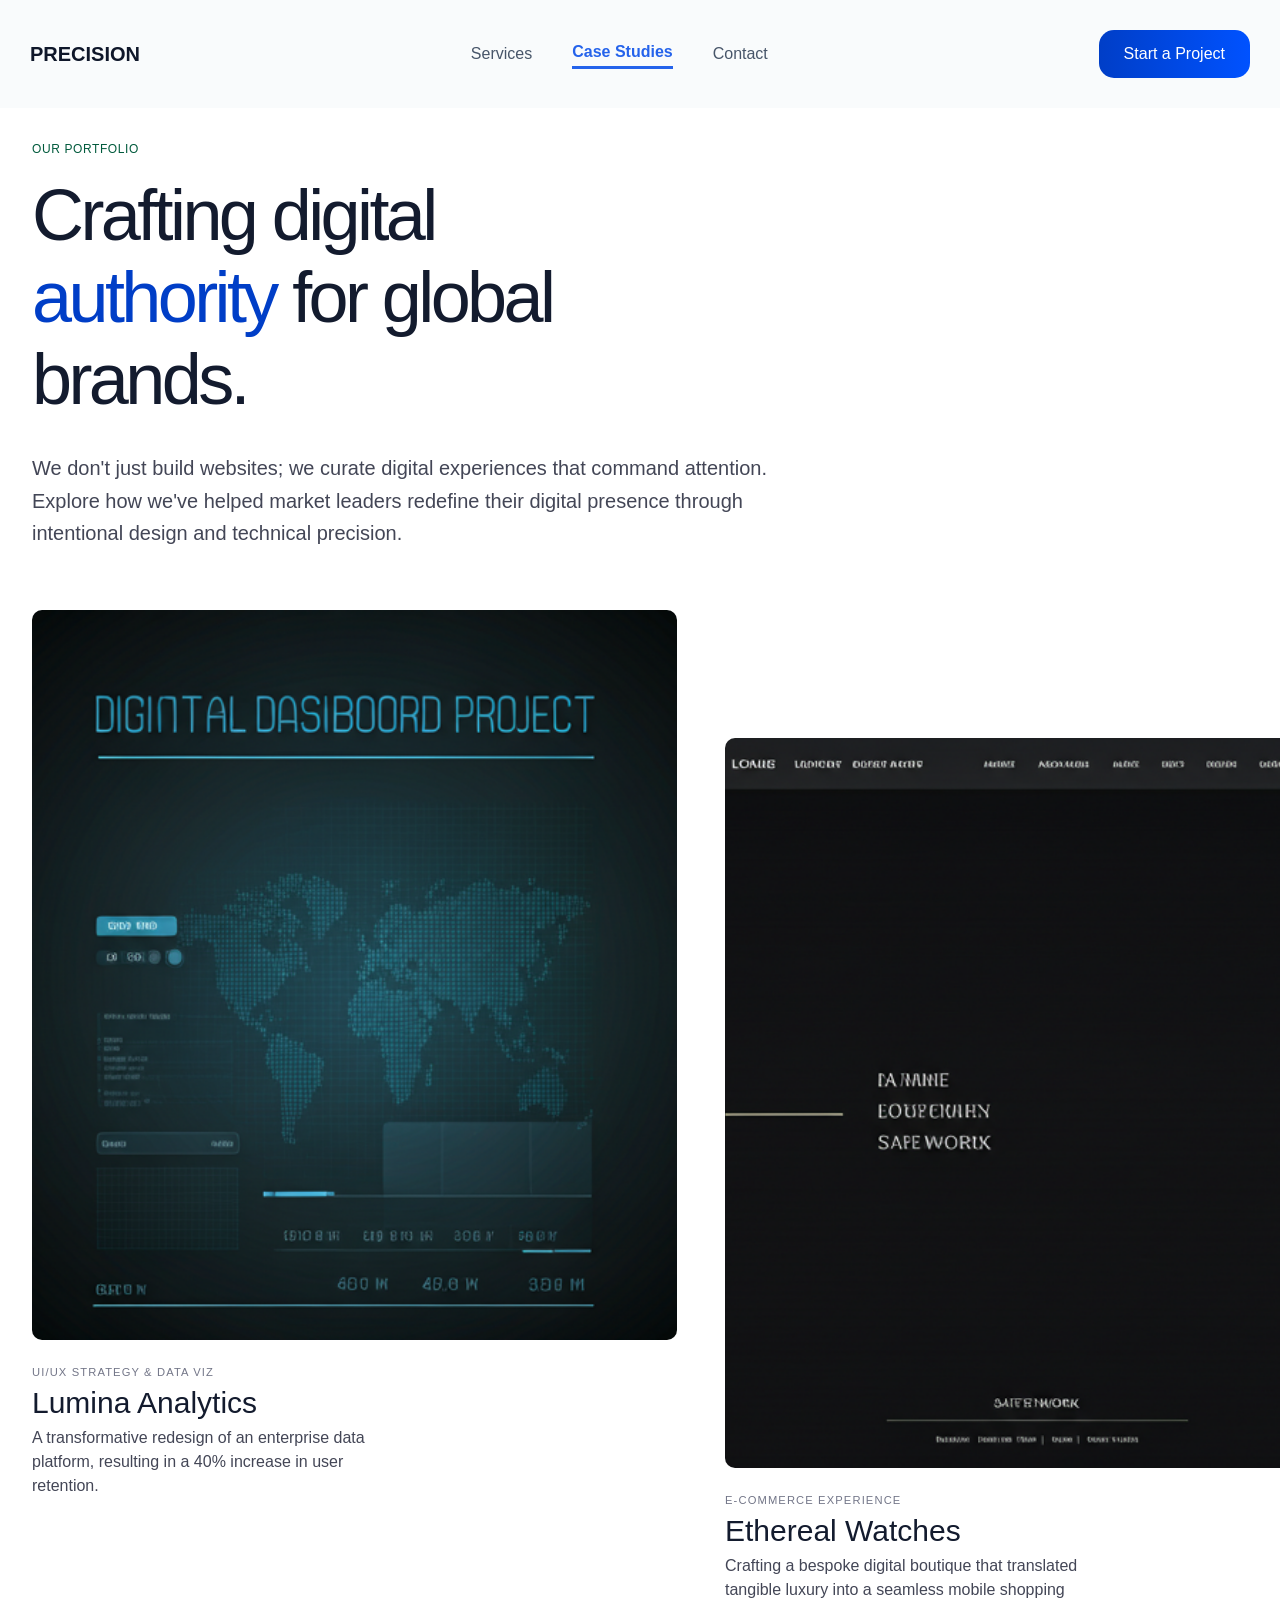
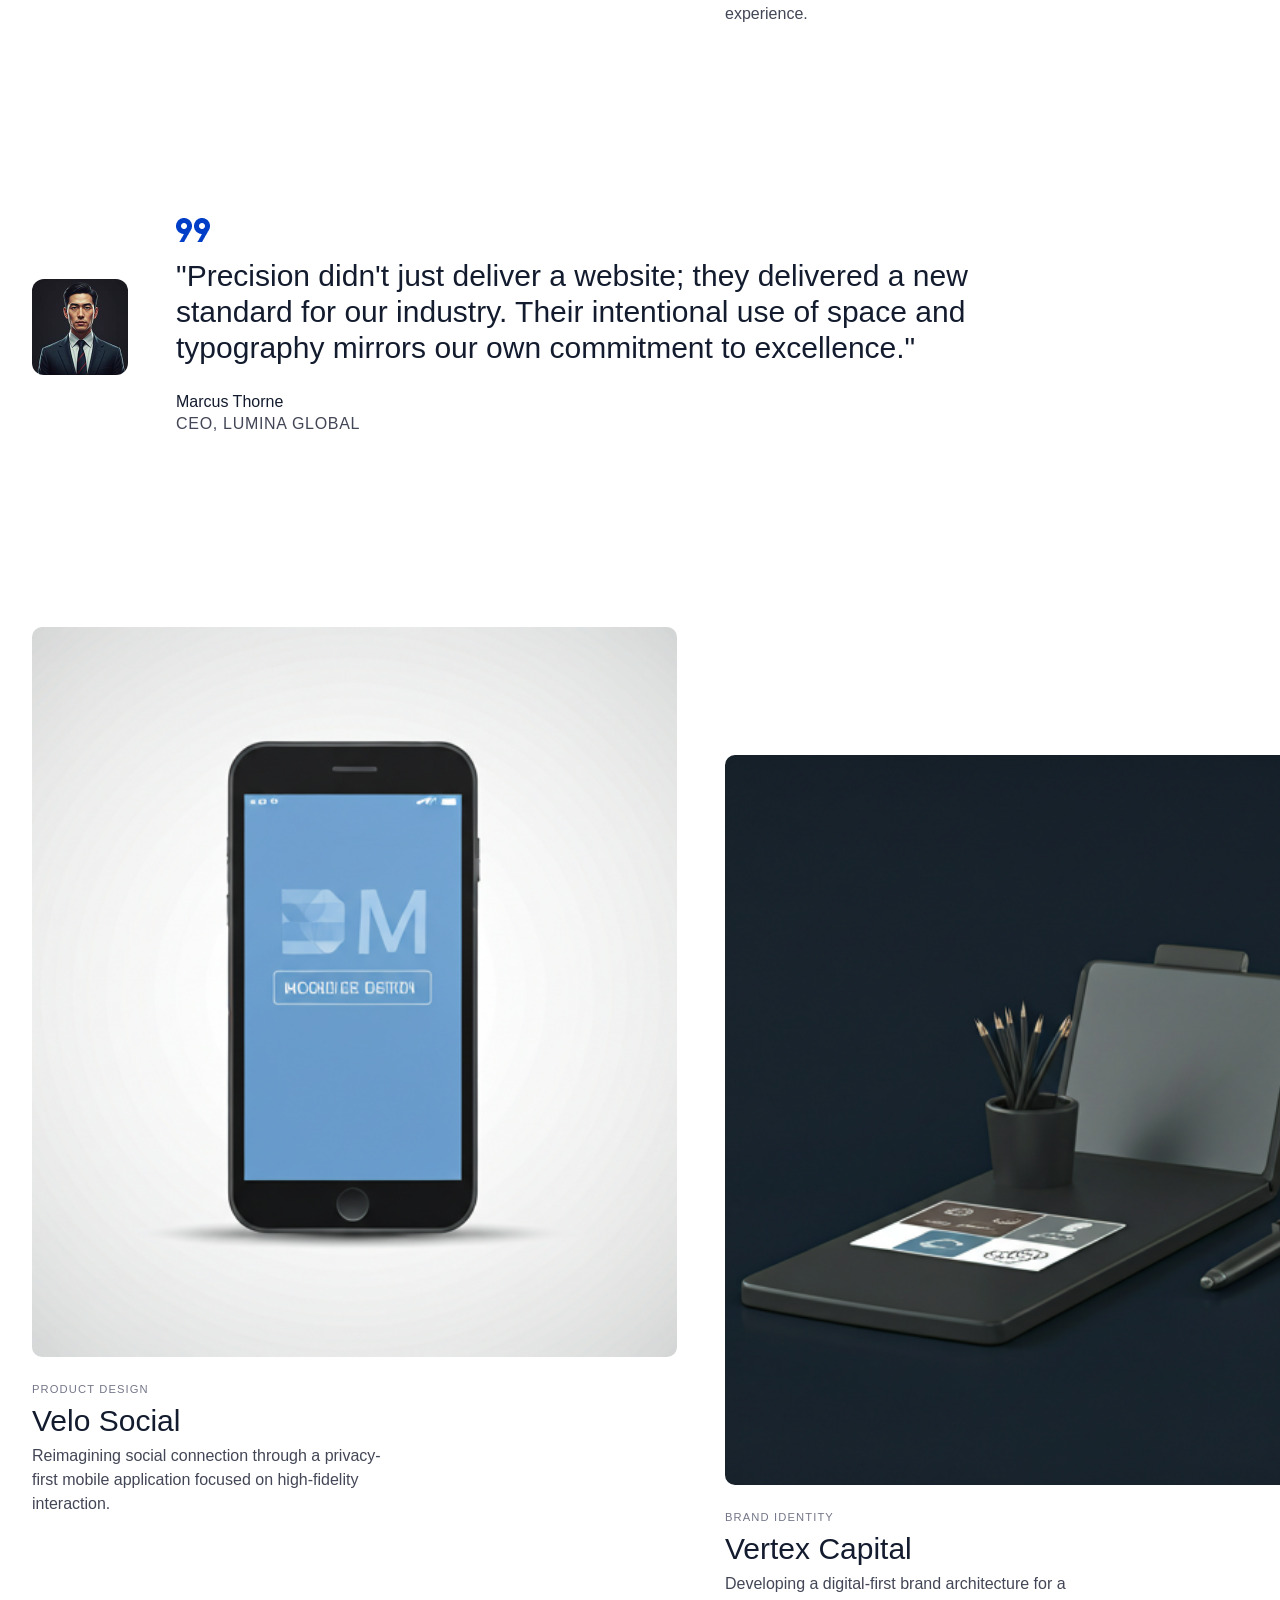
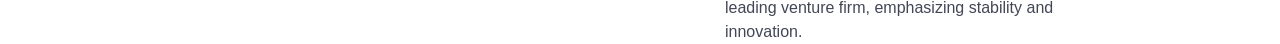
==== case-studies.html @ 39ce2960 "Add case studies assets, update styles, and ignore macOS metadata" ====
<!DOCTYPE html>
<html lang="en">

<head>
    <meta charset="UTF-8">
    <meta name="viewport" content="width=device-width, initial-scale=1.0">
    <link rel="stylesheet" href="case-studies.css">
    <link rel="stylesheet" href="https://fonts.google.com/share?selection.family=Manrope:wght@200..800">
    <link rel="stylesheet"
        href="https://fonts.google.com/share?selection.family=Inter:ital,opsz,wght@0,14..32,100..900;1,14..32,100..900|Manrope:wght@200..800">
    <title>Case Studies</title>
</head>

<body>
    <div class="topnavbar">
        <div class="nav-container1">
            PRECISION
        </div>
        <div class="nav-container2">
            <a href="#">Services</a>
            <a href="case-studies.html" id="opened-page">Case Studies</a>
            <a href="#">Contact</a>
        </div>
        <div class="nav-button">
            Start a Project
        </div>
    </div>
    <div class="main">
        <div class="hero">
            <div class="hero-portfolio">
                OUR PORTFOLIO
            </div>
            <div class="hero-heading">
                Crafting digital <span class="authority">authority</span> for global brands.
            </div>
            <div class="hero-description">
                We don't just build websites; we curate digital experiences that command attention. Explore how we've
                helped market leaders redefine their digital presence through intentional design and technical
                precision.
            </div>
        </div>
        <div class="pgp">
            <div class="pgp1">
                <img src="images/case-studies-img/image1.png" alt="image1" class="pgp-direct-img">
                <div class="pgp-info">
                    <div class="pgp-heading">
                        UI/UX STRATEGY & DATA VIZ
                    </div>
                    <div class="pgp-main-heading">
                        Lumina Analytics
                    </div>
                    <div class="pgp-description">
                        A transformative redesign of an enterprise data platform, resulting in a 40% increase in user
                        retention.
                    </div>
                </div>
            </div>
            <div class="pgp2">
                <img src="images/case-studies-img/image2.png" alt="image2" class="pgp-direct-img">
                <div class="pgp-info">
                    <div class="pgp-heading">
                        E-COMMERCE EXPERIENCE
                    </div>
                    <div class="pgp-main-heading">
                        Ethereal Watches
                    </div>
                    <div class="pgp-description">
                        Crafting a bespoke digital boutique that translated tangible luxury into a seamless mobile
                        shopping experience.
                    </div>
                </div>
            </div>
            <div class="pgp-testimonial">
                <img src="images/case-studies-img/image3.jpg" alt="image3" class="testimonial-img">
                <div class="testimonial-subtopic1">
                    <img src="images/case-studies-img/icon/Icon1.png" alt="icon" class="testimonial-icon">
                    <div class="testimonial-blockquote">
                        "Precision didn't just deliver a website; they delivered a new standard for our industry. Their
                        intentional use of space and typography mirrors our own commitment to excellence."
                    </div>
                    <div class="testimonial-info">
                        <div class="testimonial-info-name">
                            Marcus Thorne
                        </div>
                        <div class="testimonial-info-description">
                            CEO, LUMINA GLOBAL
                        </div>
                    </div>
                </div>
            </div>
            <div class="pgp3">
                <img src="images/case-studies-img/image4.png" alt="image4" class="pgp-direct-img">
                <div class="pgp-info">
                    <div class="pgp-heading">
                        PRODUCT DESIGN
                    </div>
                    <div class="pgp-main-heading">
                        Velo Social
                    </div>
                    <div class="pgp-description">
                        Reimagining social connection through a privacy-first mobile application focused on
                        high-fidelity interaction.
                    </div>
                </div>
            </div>
            <div class="pgp4">
                <img src="images/case-studies-img/image5.png" alt="image5" class="pgp-direct-img">
                <div class="pgp-info">
                    <div class="pgp-heading">
                        BRAND IDENTITY
                    </div>
                    <div class="pgp-main-heading">
                        Vertex Capital
                    </div>
                    <div class="pgp-description">
                        Developing a digital-first brand architecture for a leading venture firm, emphasizing stability
                        and innovation.
                    </div>
                </div>
            </div>
        </div>
    </div>
</body>

</html>
---- case-studies.css ----
* {
    margin: 0;
    padding: 0;
}

/* navbar */
.topnavbar {
    width: 100%;
    height: auto;
    display: flex;
    justify-content: space-between;
    align-items: center;
    padding: 30px;
    box-sizing: border-box;
    background-color: #F8FAFCCC;
}

.nav-container1 {
    font-size: 20px;
    font-family: Manrope, sans-serif;
    font-weight: 700;
    font-style: normal;
    color: #0F172A;
}

.nav-container2 {
    display: flex;
    gap: 40px;
    justify-content: center;
    align-items: center;
    font-family: inter, sans-serif;
    font-weight: 400;
}

.nav-container2 a {
    font-size: 16px;
    text-decoration: none;
    color: #475569;
}


#opened-page{
    text-decoration: none;
    display: inline-block;
    padding-bottom: 2px;
    font-size: 16px;
    font-weight: 599;
    color: #2563EB;
    line-height: 24px;
    border-bottom: 3px solid #2563EB;
}

.nav-button {
    padding: 15px 25px;
    background: linear-gradient(to right, #003EC7, #0052FF);
    color: white;
    border: none;
    border-radius: 15px;
    font-weight: 500;
    font-size: 16px;
    font-family: manrope, sans-serif;
    cursor: pointer;
}

/* main */

/* hero */

.hero{
    display: flex;
    flex-direction: column;
    gap: 16px;
    padding-left: 32px;
    padding-top: 32px;
    padding-bottom: 60px;
    max-width: 768px;
}

.hero-portfolio{
    font-size: 12px;
    font-weight: 400;
    color: #005A3C;
    font-family: inter, sans-serif;
    letter-spacing: 0.6px;
    line-height: 18px;
}

.hero-heading{
    font-size: 72px;
    font-weight: 300;
    color: #131B2E;
    font-family: manrope, sans-serif;
    letter-spacing: -3.6px;
    line-height: 82px;
    max-width: 600px;
}

.hero-heading  .authority{
    color: #003EC7;
    line-height: 100%;
}

.hero-description{
    padding-top: 16px;
    font-size: 20px;
    font-weight: 400;
    color: #434656;
    font-family: inter, sans-serif;
    line-height: 32.5px;
}

/* pgp */

.pgp{
    display: grid;
    row-gap: 96px;
    column-gap: 48px;
    grid-template-rows: repeat(3, auto);
    grid-template-columns: repeat(2, 1fr);
    padding: 0px 32px;
}

.pgp1{
    grid-row: 1;
    grid-column: 1;
    display: flex;
    flex-direction: column;
    gap: 24px;
}

.pgp-direct-img {
    width: 645px;
    height: 730px;   
    object-fit: cover; 
    object-position: center; 
    border-radius: 10px;
}

.pgp-info{
    display: flex;
    flex-direction: column;
    gap: 8px;
}

.pgp-heading{
    font-size: 11.2px;
    font-weight: 400;
    color: #737688;
    font-family: inter, sans-serif;
    letter-spacing: 1.12px;
    line-height: 16.8px;
}

.pgp-main-heading{
    font-size: 30px;
    font-weight: 300;
    color: #131B2E;
    font-family: manrope, sans-serif;
    line-height: 30px;
}

.pgp-description{
    font-size: 16px;
    font-weight: 300;
    color: #434656;
    font-family: inter, sans-serif;
    line-height: 24px;
    max-width: 364px;
}

.pgp2{
    grid-row: 1;
    grid-column: 2;
    display: flex;
    flex-direction: column;
    gap: 24px;
    padding-top: 128px;
}

.pgp3{
    grid-row: 3;
    grid-column: 1;
    display: flex;
    flex-direction: column;
    gap: 24px;
}

.pgp4{
    grid-row: 3;
    grid-column: 2;
    display: flex;
    flex-direction: column;
    gap: 24px;
    padding-top: 128px;
}

.pgp-testimonial{
    display: flex;
    gap: 48px;
    padding: 96px 0px;
    align-items: center;
    grid-row: 2;
    grid-column: 1 / span 2;
    max-width: 1024px;
}

.testimonial-img{
    width: 96px;
    border-radius: 12px;
}

.testimonial-subtopic1{
    display: flex;
    flex-direction: column;
    gap: 16px;
    padding-bottom: 1px;
}

.testimonial-icon{
    width: 34px;
}

.testimonial-blockquote{
    font-size: 30px;
    font-weight: 500;
    color: #131B2E;
    font-family: manrope, sans-serif;
    line-height: 36px;
}

.testimonial-info{
    padding-top: 8px;
}

.testimonial-info-name{
    font-size: 16px;
    font-weight: 300;
    color: #131B2E;
    font-family: inter, sans-serif;
    line-height: 24px;
}

.testimonial-info-description{
    font-size: 16px;
    font-weight: 300;
    color: #434656;
    font-family: inter, sans-serif;
    letter-spacing: 0.7px;
    line-height: 20px;
}
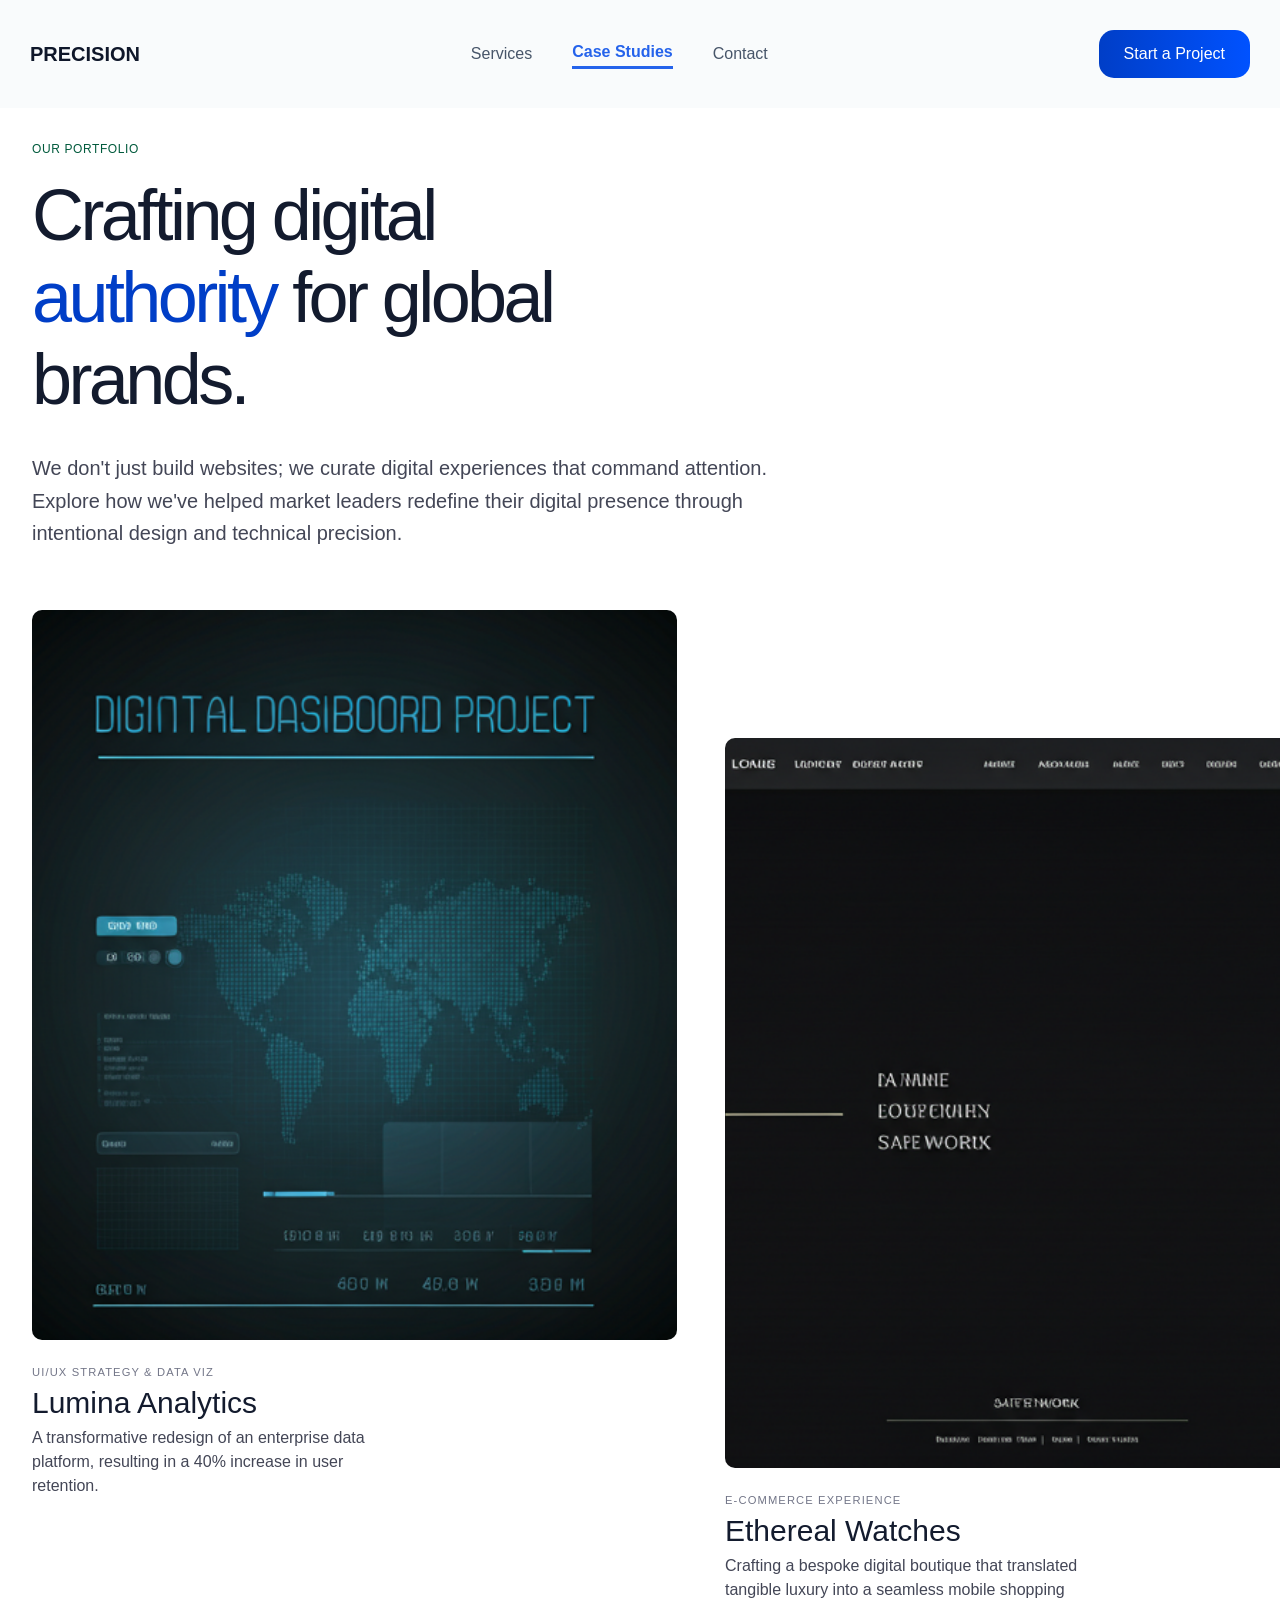
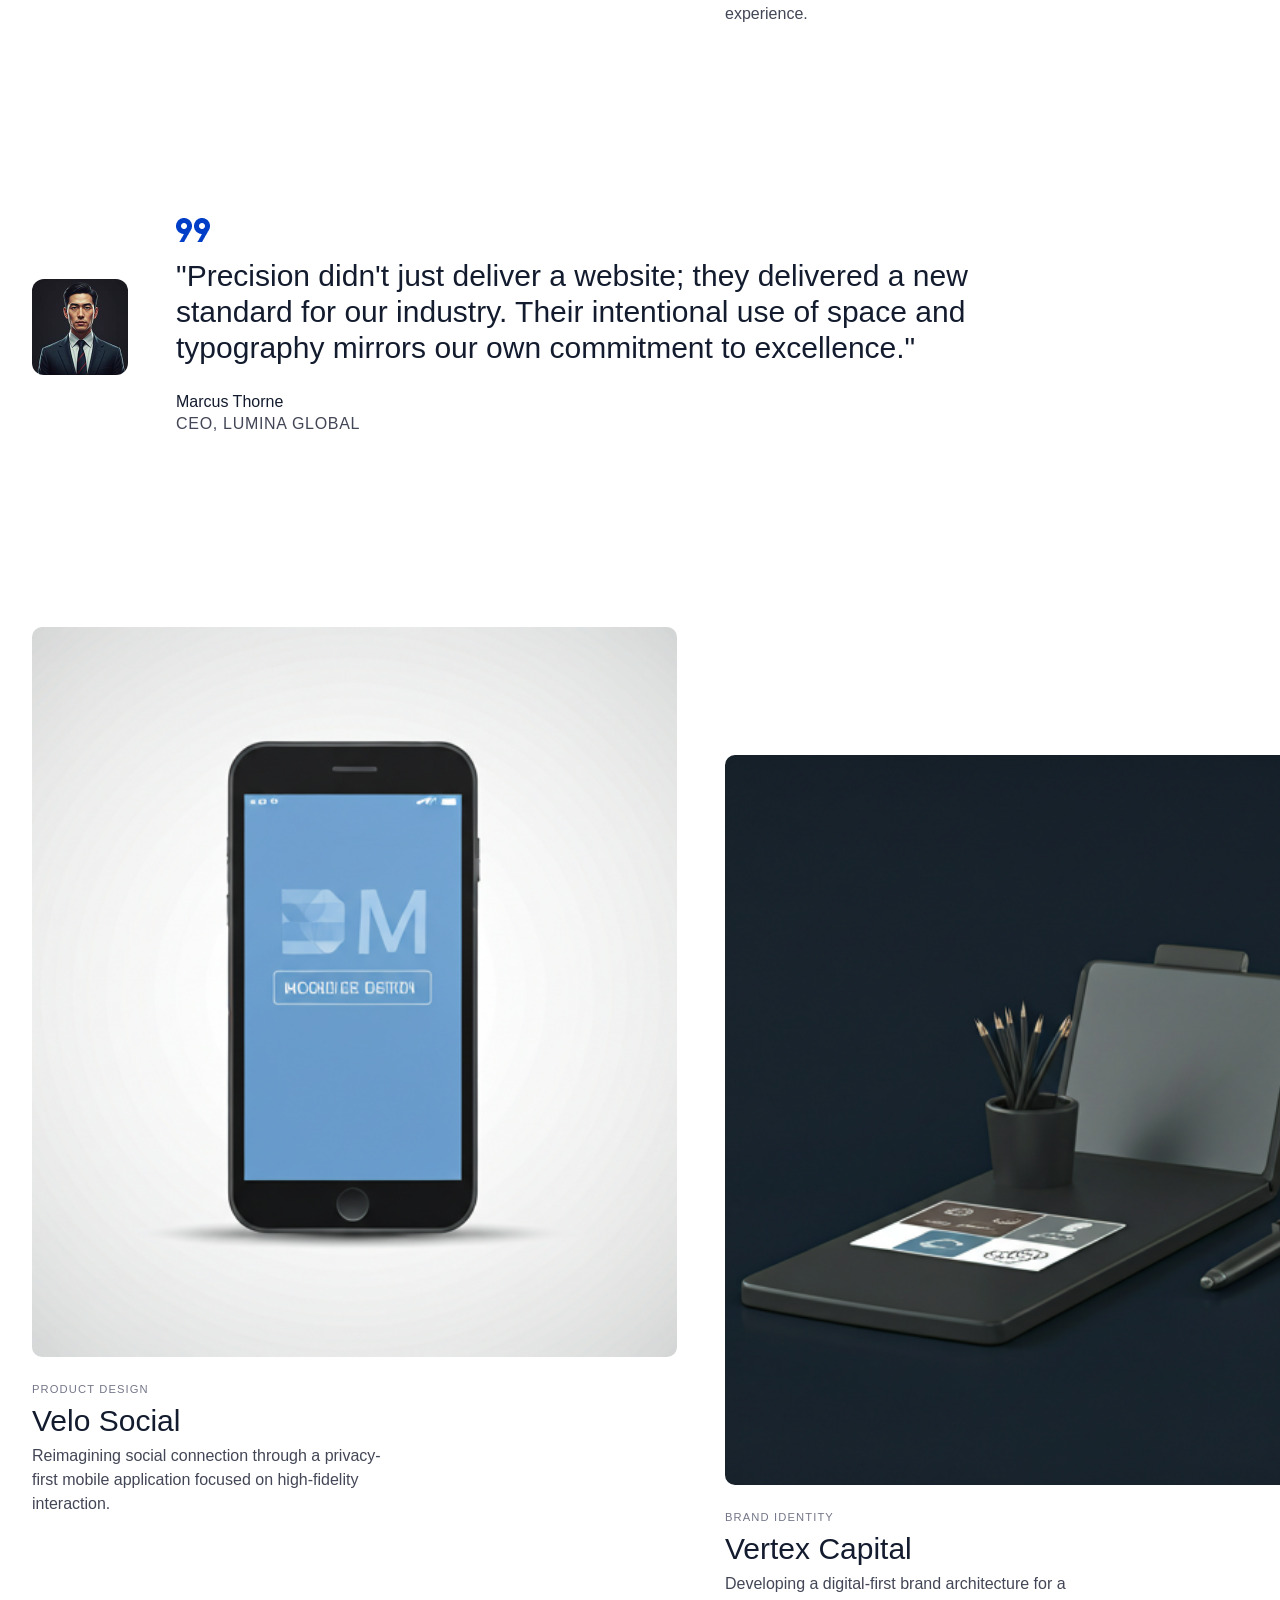
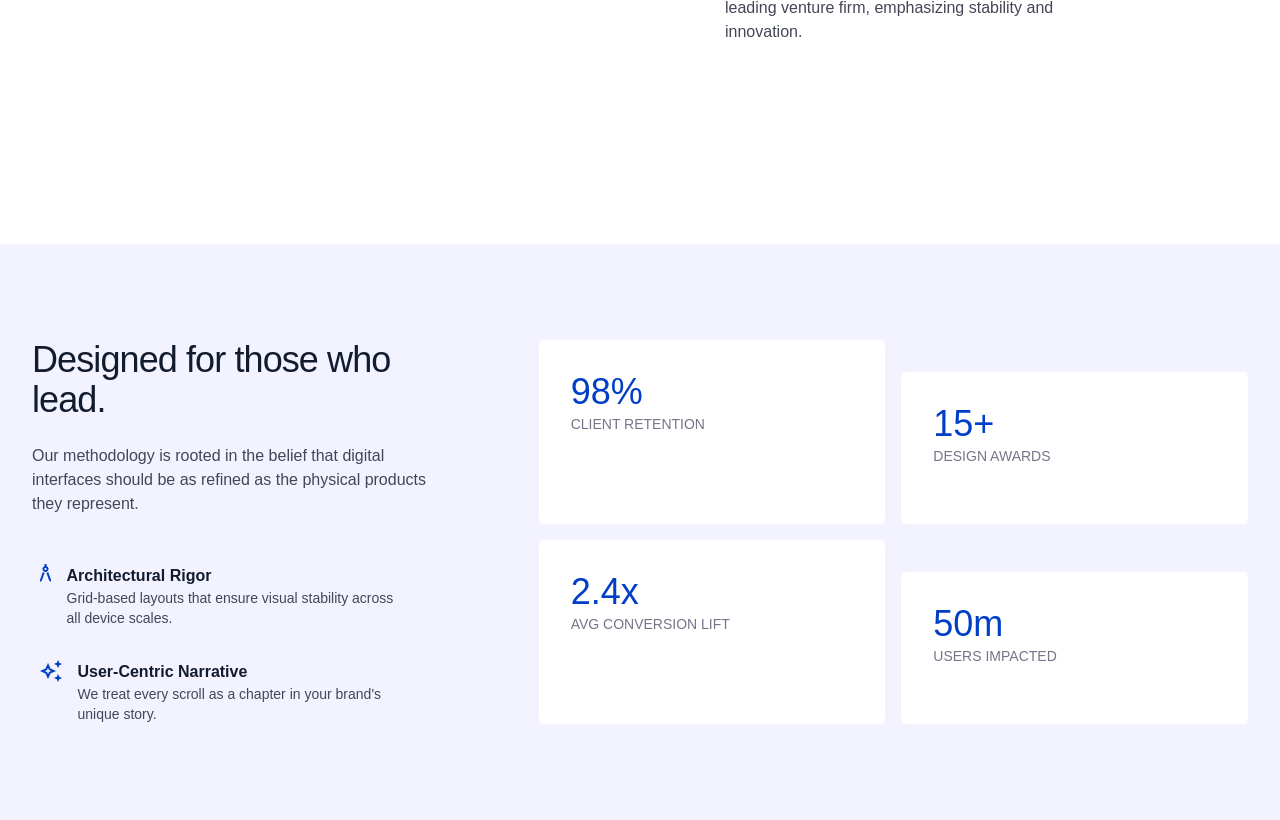
==== commit 8a07523b: "Add new case study icons and update case studies styles" ====
--- a/case-studies.html
+++ b/case-studies.html
@@ -119,6 +119,75 @@
                 </div>
             </div>
         </div>
+        <div class="trust">
+            <div class="trust1">
+                <div class="trust1-sec1">
+                    Designed for those who lead.
+                </div>
+                <div class="trust1-sec2">
+                    Our methodology is rooted in the belief that digital interfaces should be as refined as the physical
+                    products they represent.
+                </div>
+                <div class="trust1-sec3">
+                    <div class="trust1-sec3-box">
+                        <img src="images/case-studies-img/icon/Icon2.png" alt="icon" class="trust1-sec3-icon1">
+                        <div class="trust1-sec3-info">
+                            <div class="trust1-sec3-heading">
+                                Architectural Rigor
+                            </div>
+                            <div class="trust1-sec3-description">
+                                Grid-based layouts that ensure visual stability across all device scales.
+                            </div>
+                        </div>
+                    </div>
+                    <div class="trust1-sec3-box">
+                        <img src="images/case-studies-img/icon/Icon3.png" alt="icon" class="trust1-sec3-icon2">
+                        <div class="trust1-sec3-info">
+                            <div class="trust1-sec3-heading">
+                                User-Centric Narrative
+                            </div>
+                            <div class="trust1-sec3-description">
+                                We treat every scroll as a chapter in your brand's unique story.
+                            </div>
+                        </div>
+                    </div>
+                </div>
+            </div>
+            <div class="trust2">
+                <div class="trust2-box1">
+                    <div class="trust2-num">
+                        98%
+                    </div>
+                    <div class="trust2-sen">
+                        CLIENT RETENTION
+                    </div>
+                </div>
+                <div class="trust2-box2">
+                    <div class="trust2-num">
+                        15+
+                    </div>
+                    <div class="trust2-sen">
+                        DESIGN AWARDS
+                    </div>
+                </div>
+                <div class="trust2-box3">
+                    <div class="trust2-num">
+                        2.4x
+                    </div>
+                    <div class="trust2-sen">
+                        AVG CONVERSION LIFT
+                    </div>
+                </div>
+                <div class="trust2-box4">
+                    <div class="trust2-num">
+                        50m
+                    </div>
+                    <div class="trust2-sen">
+                        USERS IMPACTED
+                    </div>
+                </div>
+            </div>
+        </div>
     </div>
 </body>
 
--- a/case-studies.css
+++ b/case-studies.css
@@ -247,4 +247,148 @@
     font-family: inter, sans-serif;
     letter-spacing: 0.7px;
     line-height: 20px;
+}
+
+/* trust-section */
+
+.trust{
+    display: grid;
+    grid-template-columns: repeat(12, 1fr);
+    padding: 96px 32px;
+    background-color: #F2F3FF;
+    margin-top: 200px;
+}
+
+.trust1{
+    grid-row: 1;
+    grid-column: 1 / span 5;
+    display: flex;
+    flex-direction: column;
+    width: 90%;
+    gap: 24px;
+}
+
+.trust1-sec1{
+    font-size: 36px;
+    font-weight: 300;
+    color: #131B2E;
+    font-family: manrope, sans-serif;
+    letter-spacing: -0.9px;
+    line-height: 40px;
+    width: 80%;
+}
+
+.trust1-sec2{
+    font-size: 16px;
+    font-weight: 300;
+    color: #434656;
+    font-family: inter, sans-serif;
+    line-height: 24px;
+    width: 90%;
+}
+
+.trust1-sec3{
+    display: flex;
+    flex-direction: column;
+    gap: 32px;
+    padding-top: 24px;
+    width: 80%;
+    padding-left: 7.5px;
+}
+
+.trust1-sec3-box{
+    display: flex;
+    gap: 16px;
+}
+
+
+.trust1-sec3-icon1{
+    width: 11px;
+    height: 18px;
+}
+
+.trust1-sec3-info{
+    display: flex;
+    flex-direction: column;
+}
+
+.trust1-sec3-heading{
+    font-size: 16px;
+    font-weight: 600;
+    color: #131B2E;
+    font-family: inter, sans-serif;
+    line-height: 24px;
+}
+
+.trust1-sec3-description{
+    font-size: 14px;
+    font-weight: 300;
+    color: #434656;
+    font-family: inter, sans-serif;
+    line-height: 20px;
+}
+
+.trust1-sec3-icon2{
+    width: 22px;
+    height: 22px;
+}
+
+.trust2{
+    grid-row: 1;
+    grid-column: 6 / span 12;
+    display: grid;
+    grid-template-rows: repeat(2, 1fr);
+    grid-template-columns: repeat(2, 1fr);
+    gap: 16px;
+}
+
+.trust2-box1{
+    grid-row: 1;
+    grid-column: 1;
+    padding: 32px;
+    background-color: #FFFFFF;
+    border-radius: 5px;
+}
+
+.trust2-box2{
+    grid-row: 1;
+    grid-column: 2;
+    margin-top: 32px;
+    padding: 32px;
+    background-color: #FFFFFF;
+    border-radius: 5px;
+}
+
+.trust2-box3{
+    grid-row: 2;
+    grid-column: 1;
+    padding: 32px;
+    background-color: #FFFFFF;
+    border-radius: 5px;
+}
+
+.trust2-box4{
+    grid-row: 2;
+    grid-column: 2;
+    margin-top: 32px;
+    padding: 32px;
+    background-color: #FFFFFF;
+    border-radius: 5px;
+}
+
+.trust2-num{
+    font-size: 36px;
+    font-weight: 300;
+    color: #003EC7;
+    font-family: manrope, sans-serif;
+    line-height: 40px;
+    padding-bottom: 2px;
+}
+
+.trust2-sen{
+     font-size: 14px;
+    font-weight: 300;
+    color: #737688;
+    font-family: inter, sans-serif;
+    line-height: 20px;
 }
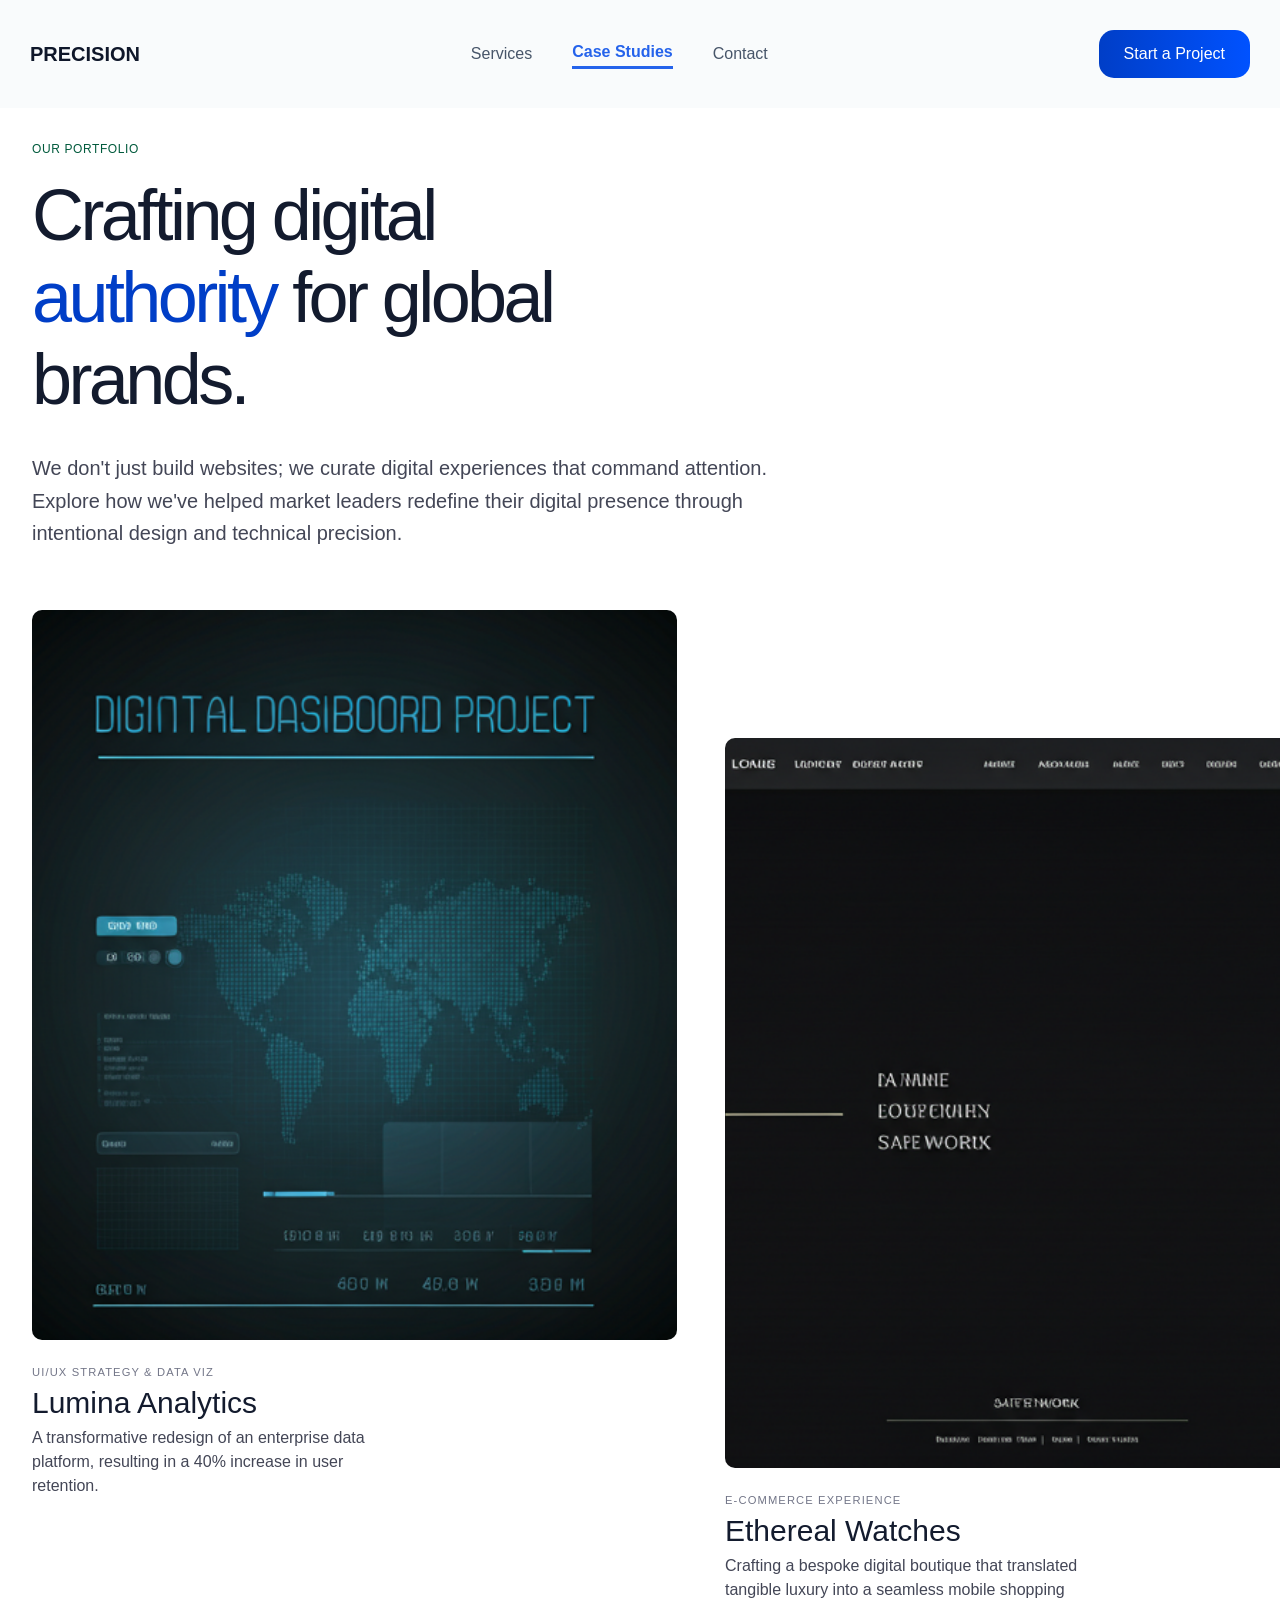
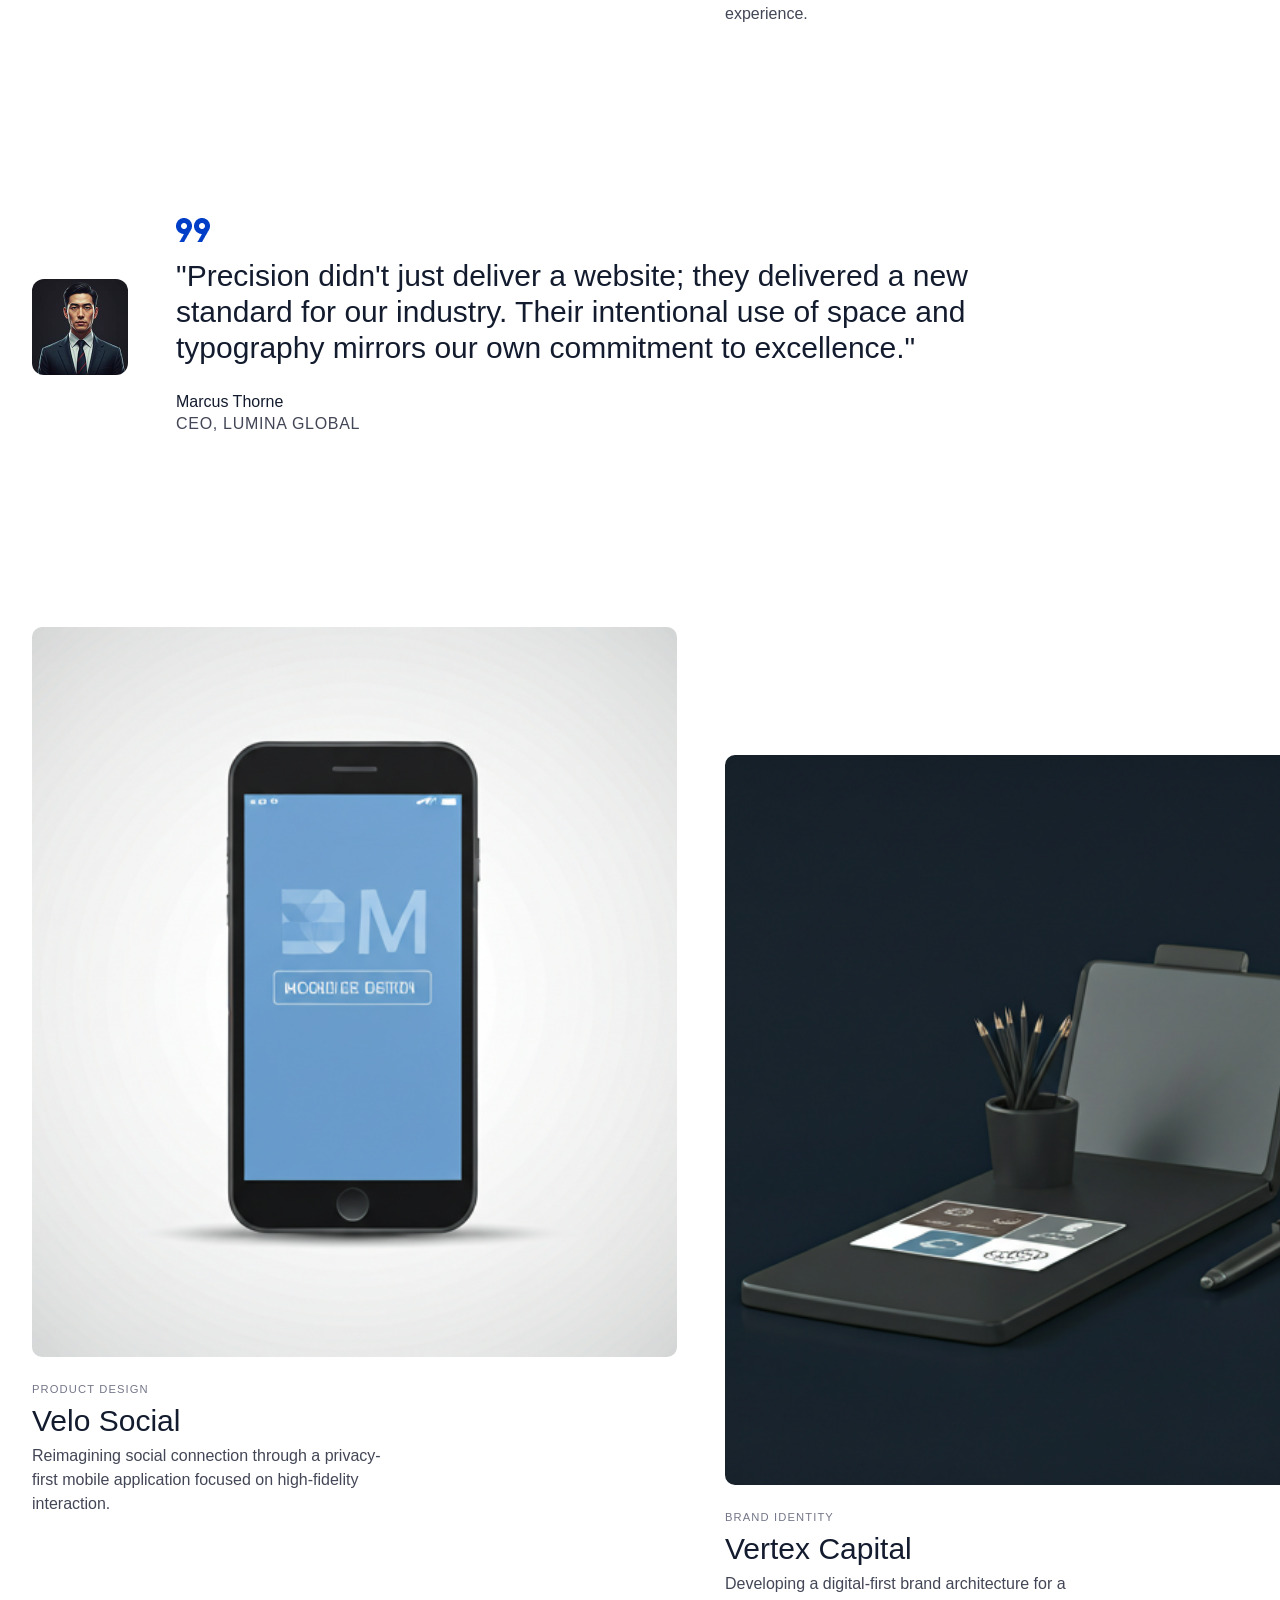
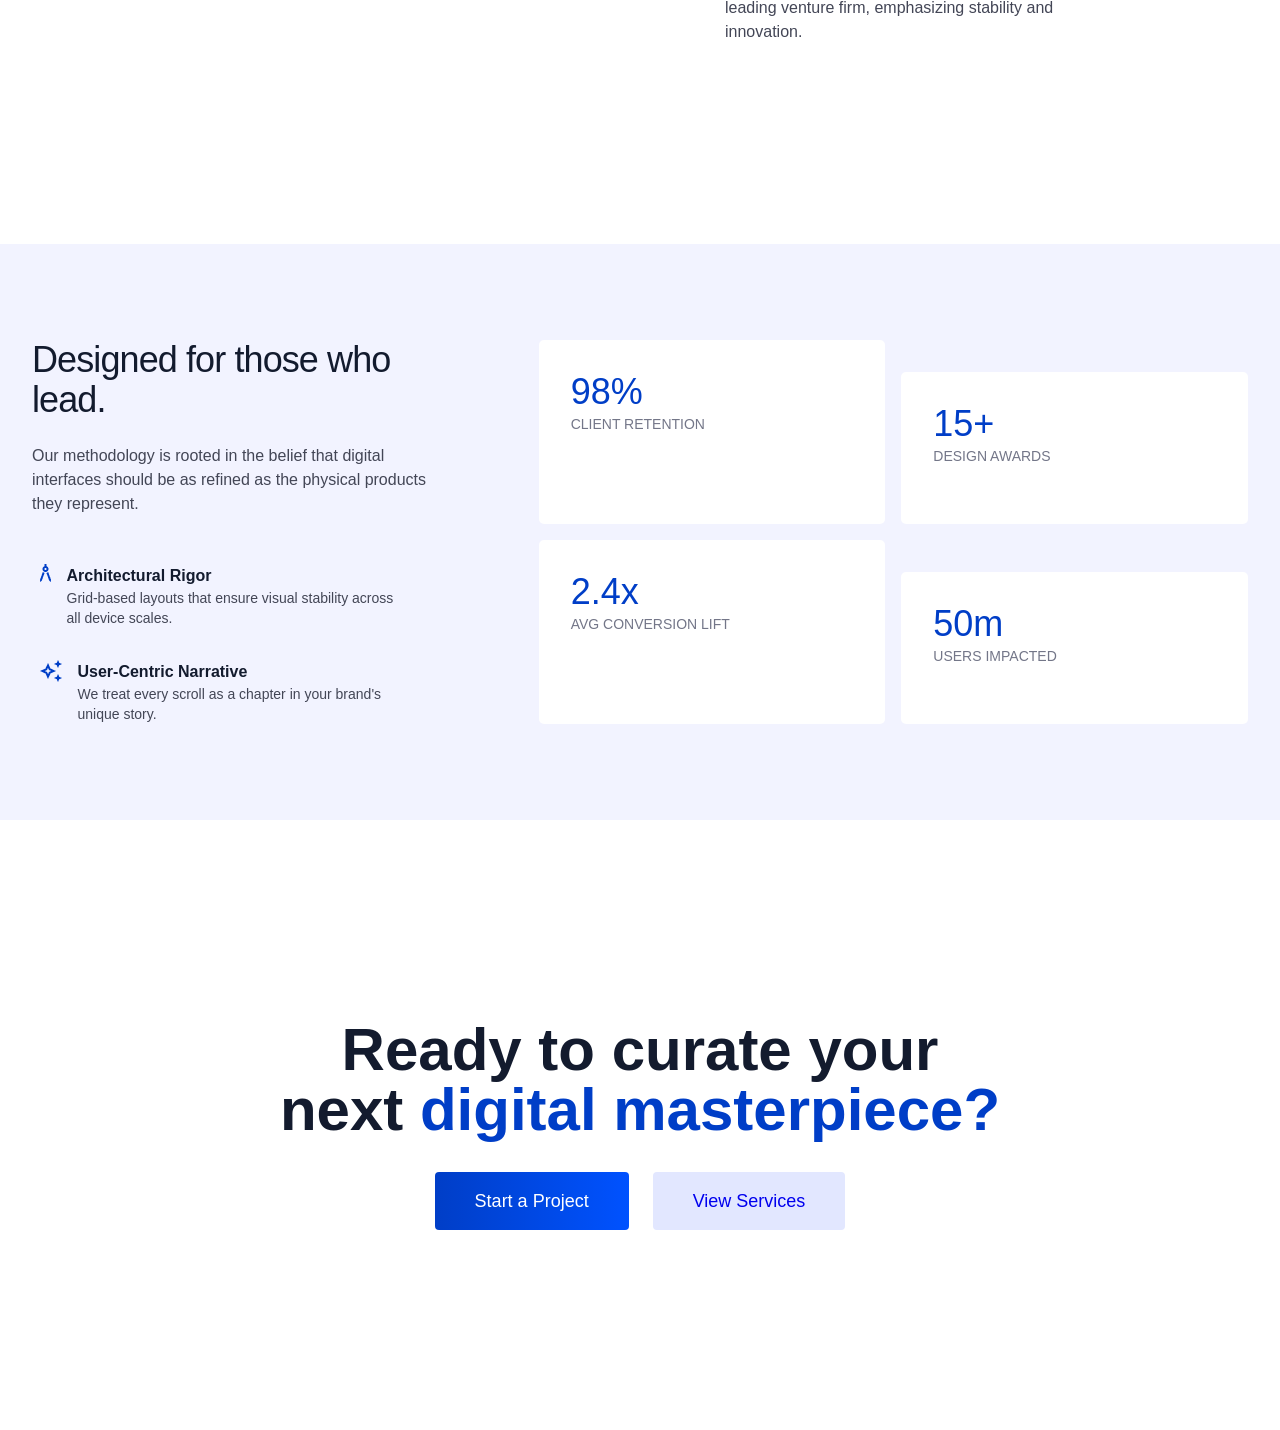
==== commit f88ea67b: "main section completed" ====
--- a/case-studies.html
+++ b/case-studies.html
@@ -188,6 +188,19 @@
                 </div>
             </div>
         </div>
+        <div class="cta">
+            <div class="cta-heading">
+                Ready to curate your next <span class="digital-marketing">digital masterpiece?</span>
+            </div>
+            <div class="cta-button">
+                <div class="cta-button1">
+                    Start a Project
+                </div>
+                <div class="cta-button2">
+                    <a href="#">View Services</a>
+                </div>
+            </div>
+        </div>
     </div>
 </body>
 
--- a/case-studies.css
+++ b/case-studies.css
@@ -391,4 +391,61 @@
     color: #737688;
     font-family: inter, sans-serif;
     line-height: 20px;
+}
+
+/* cta */
+
+.cta{
+    display: flex;
+    flex-direction: column;
+    gap: 32px;
+    padding: 0px 32px;
+    align-items: center;
+    margin: 200px 0px;
+}
+
+.cta-heading{
+    font-size: 60px;
+    font-weight: 600;
+    color: #131B2E;
+    font-family: manrope, sans-serif;
+    line-height: 60px;
+    width: 60%;
+    text-align: center;
+}
+
+.digital-marketing{
+    color: #003EC7;
+}
+
+.cta-button{
+    display: flex;
+    gap: 24px;
+}
+
+.cta-button1{
+    font-size: 18px;
+    font-weight: 500;
+    padding: 15px 40px;
+    color: #ffffff;
+    font-family: manrope, sans-serif;
+    line-height: 28px;
+    background: linear-gradient(to right, #003EC7, #0052FF);
+    border-radius: 4px;
+}
+
+.cta-button2{
+    font-size: 18px;
+    font-weight: 500;
+    padding: 15px 40px;
+    color: #003EC7;
+    font-family: manrope, sans-serif;
+    line-height: 28px;
+    background-color: #E2E7FF;
+    border-radius: 4px;
+}
+
+.cta-button2 > a{
+    text-decoration: none;
+    cursor: pointer;
 }
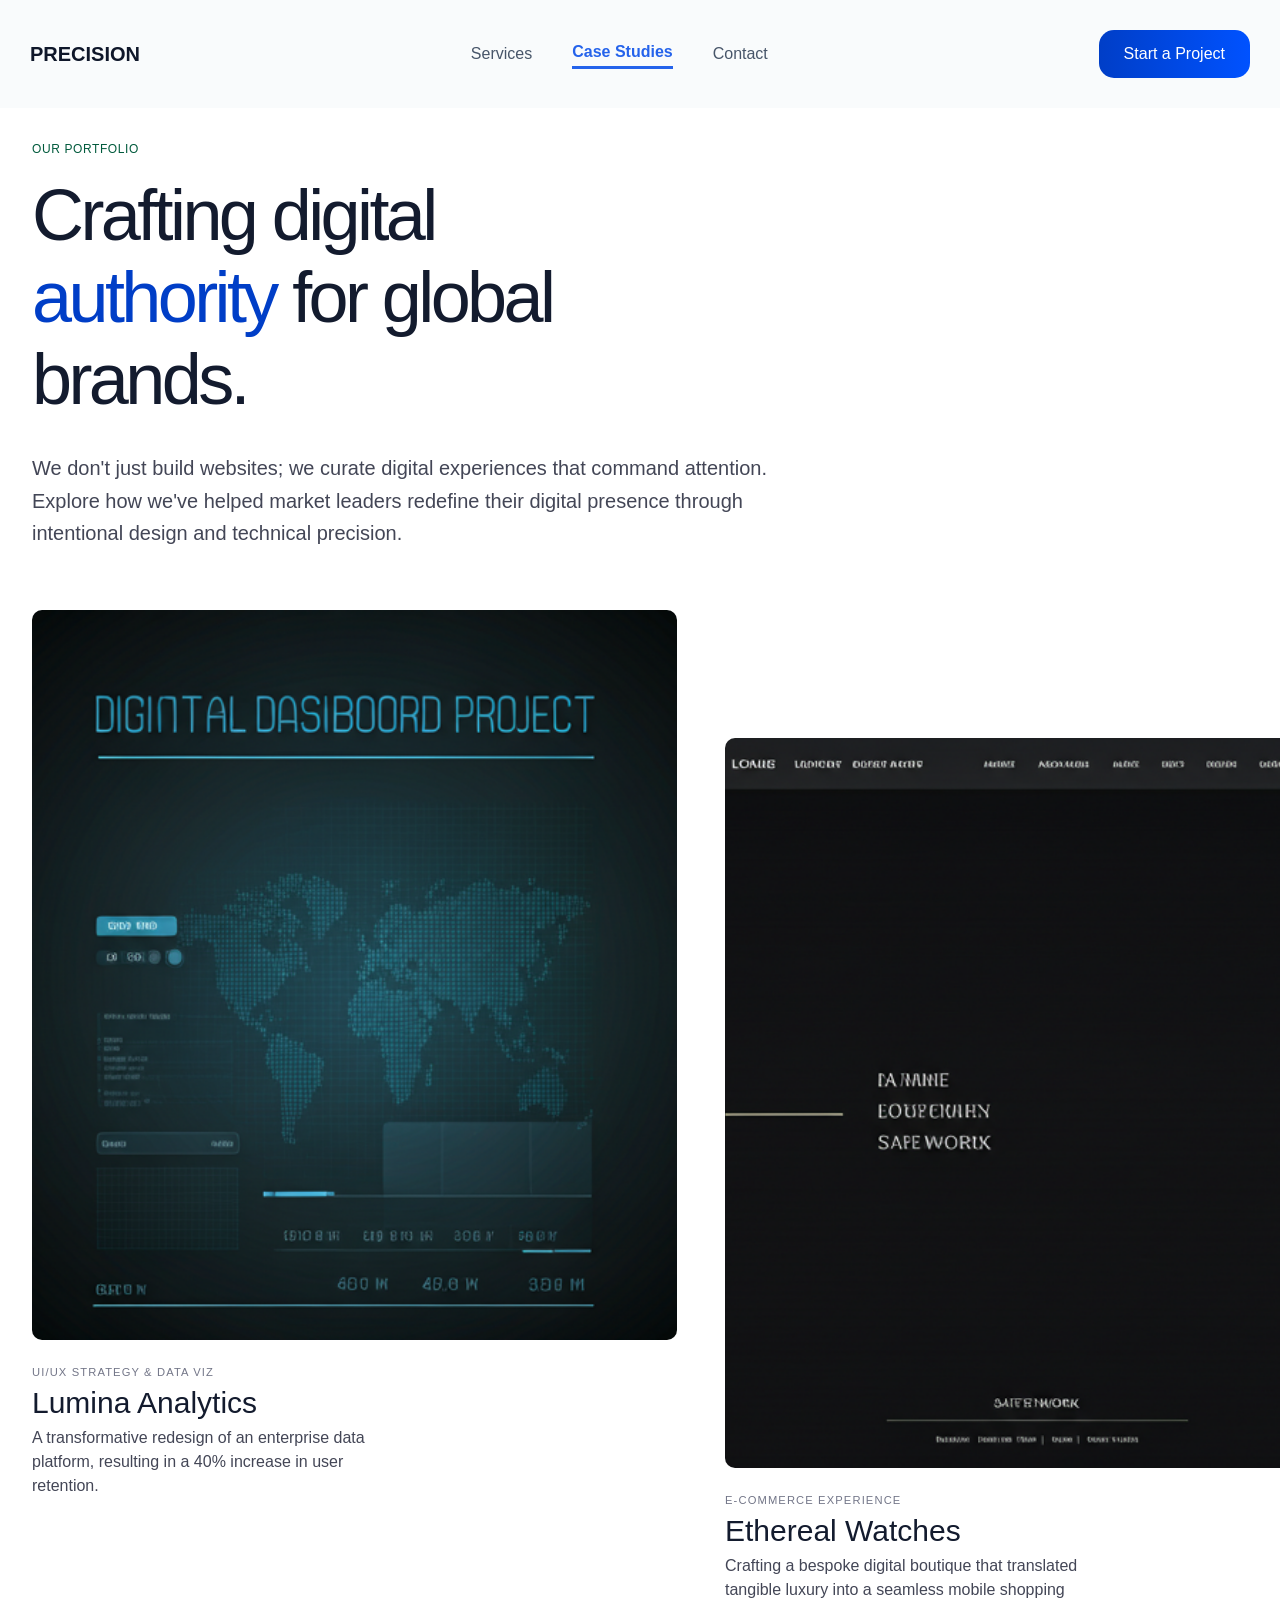
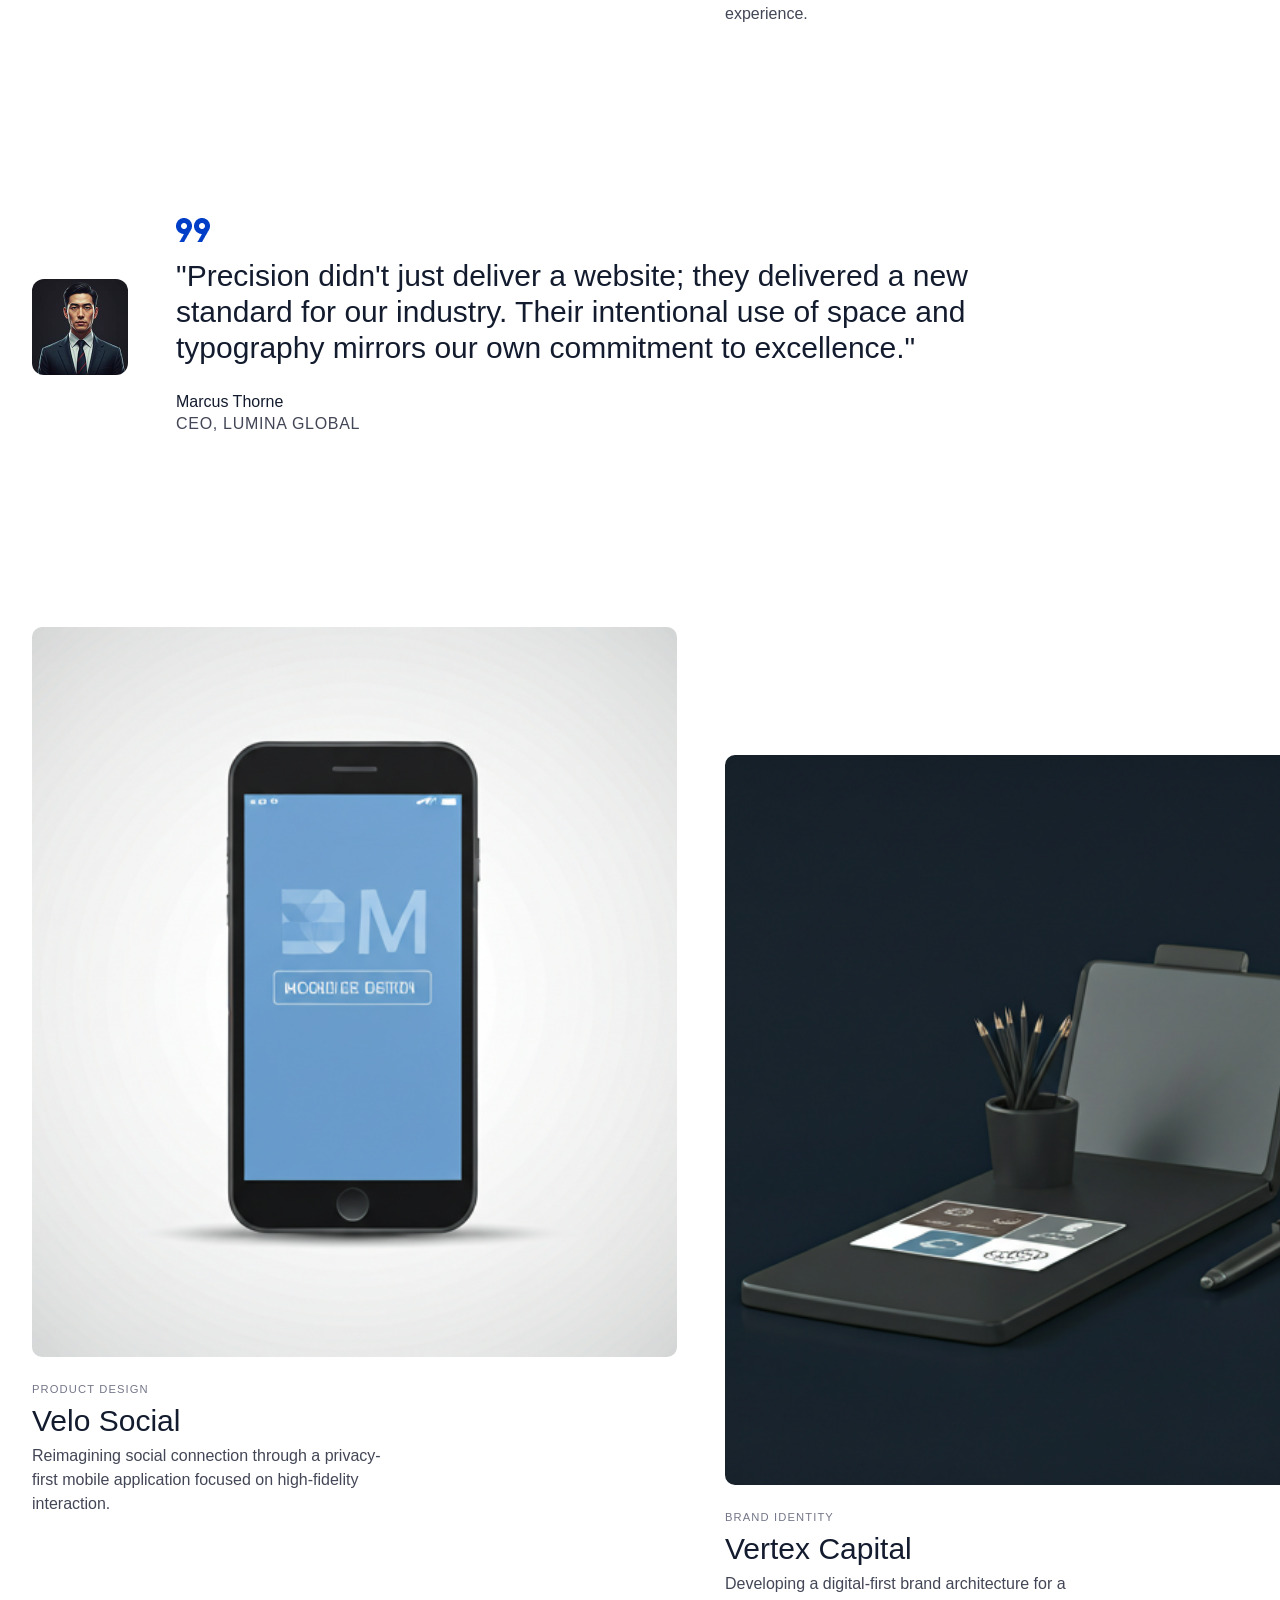
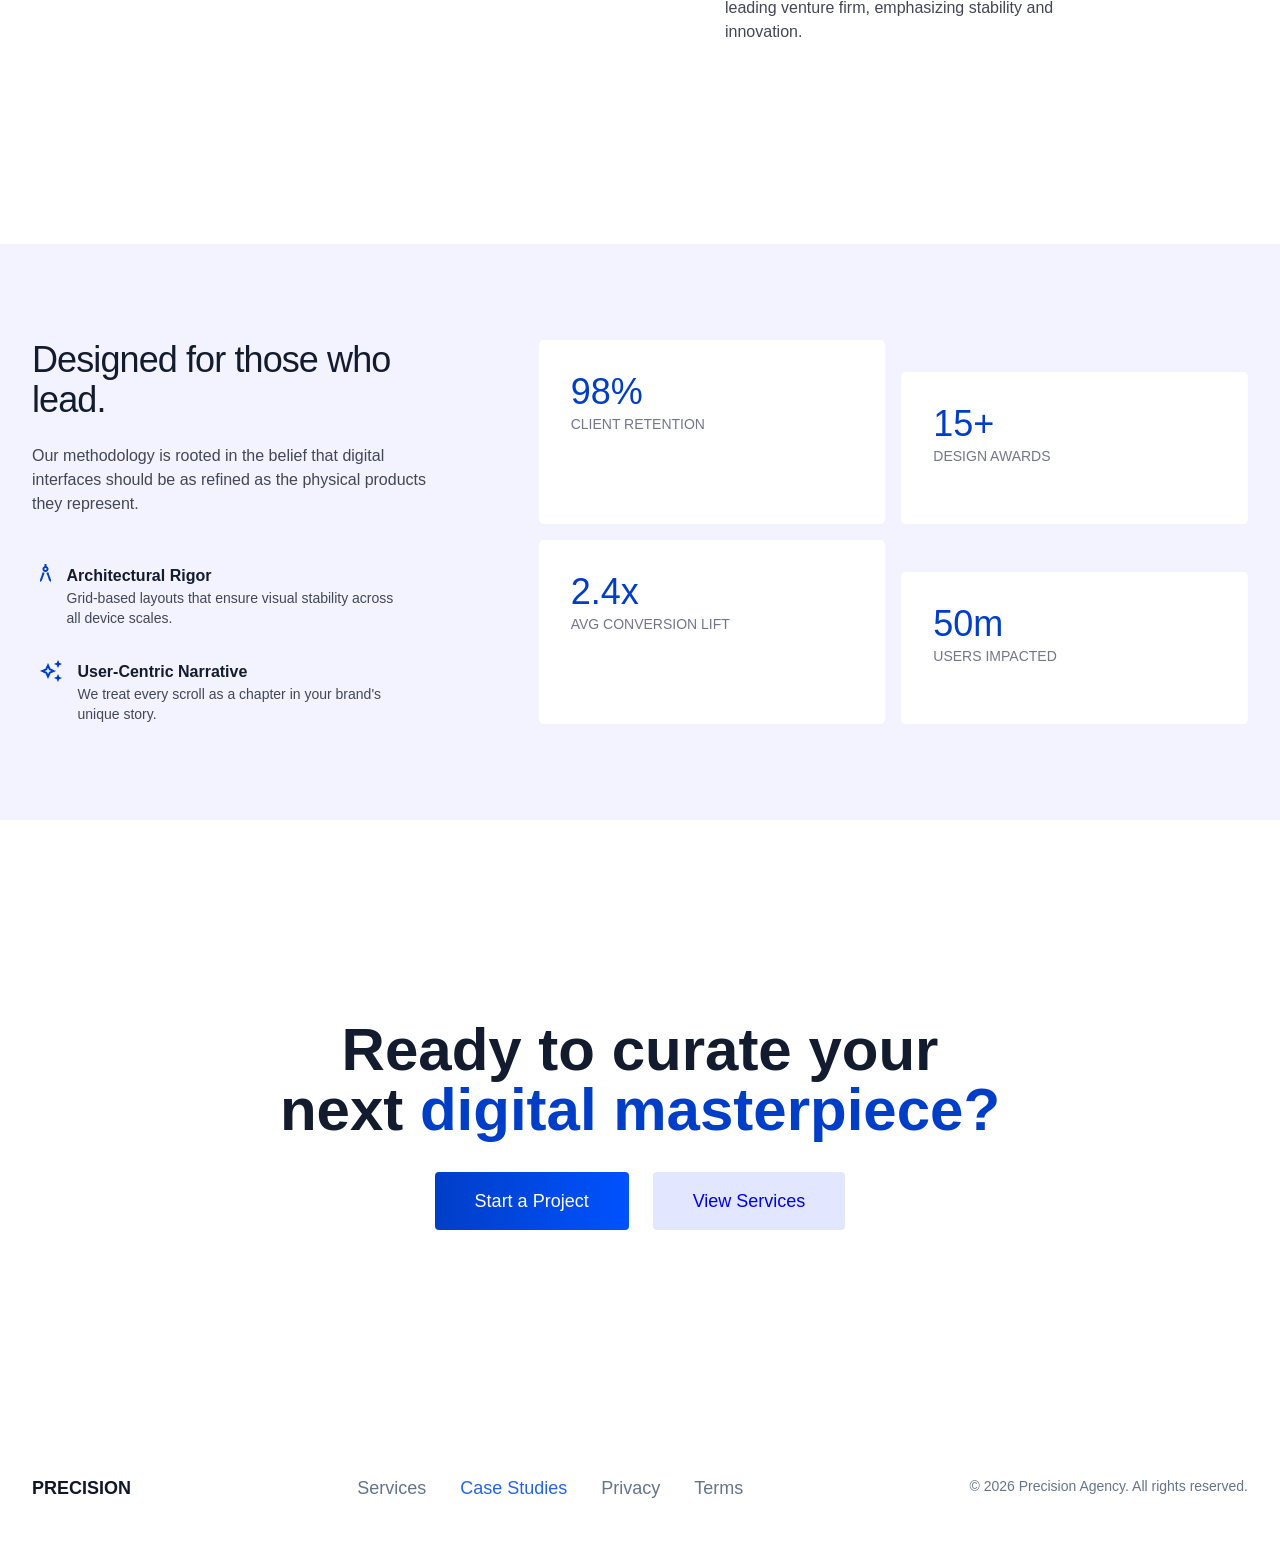
==== commit 635dd0c7: "case study page completed" ====
--- a/case-studies.html
+++ b/case-studies.html
@@ -202,6 +202,20 @@
             </div>
         </div>
     </div>
+        <div class="footer">
+        <div class="footer1">
+            PRECISION
+        </div>
+        <div class="footer2">
+            <a href="#">Services</a>
+            <a href="case-studies.html" id="footer-opened-page">Case Studies</a>
+            <a href="#">Privacy</a>
+            <a href="#">Terms</a>
+        </div>
+        <div class="footer3">
+            © 2026 Precision Agency. All rights reserved.
+        </div>
+    </div>
 </body>
 
 </html>
--- a/case-studies.css
+++ b/case-studies.css
@@ -448,4 +448,45 @@
 .cta-button2 > a{
     text-decoration: none;
     cursor: pointer;
+}
+
+/* footer */
+.footer{
+    display: flex;
+    justify-content: space-between;
+    padding: 48px 32px;
+}
+
+.footer1{
+    font-size: 18px;
+    font-family: manrope, sans-serif;
+    font-weight: 900;
+    color: #0F172A;
+}
+
+.footer2{
+    display: flex;
+    flex-direction: row;
+    gap: 34px;
+}
+
+.footer2 > a{
+    text-decoration: none;
+    cursor: pointer;
+    color: #64748B;
+    font-size: 18px;
+    font-weight: 400px;
+    font-family: inter, sans-serif;
+}
+
+.footer3{
+    font-size: 14px;
+    font-family: inter, sans-serif;
+    font-weight: 400;
+    color: #64748B;
+}
+
+#footer-opened-page{
+    color: #2563EB
+    
 }
